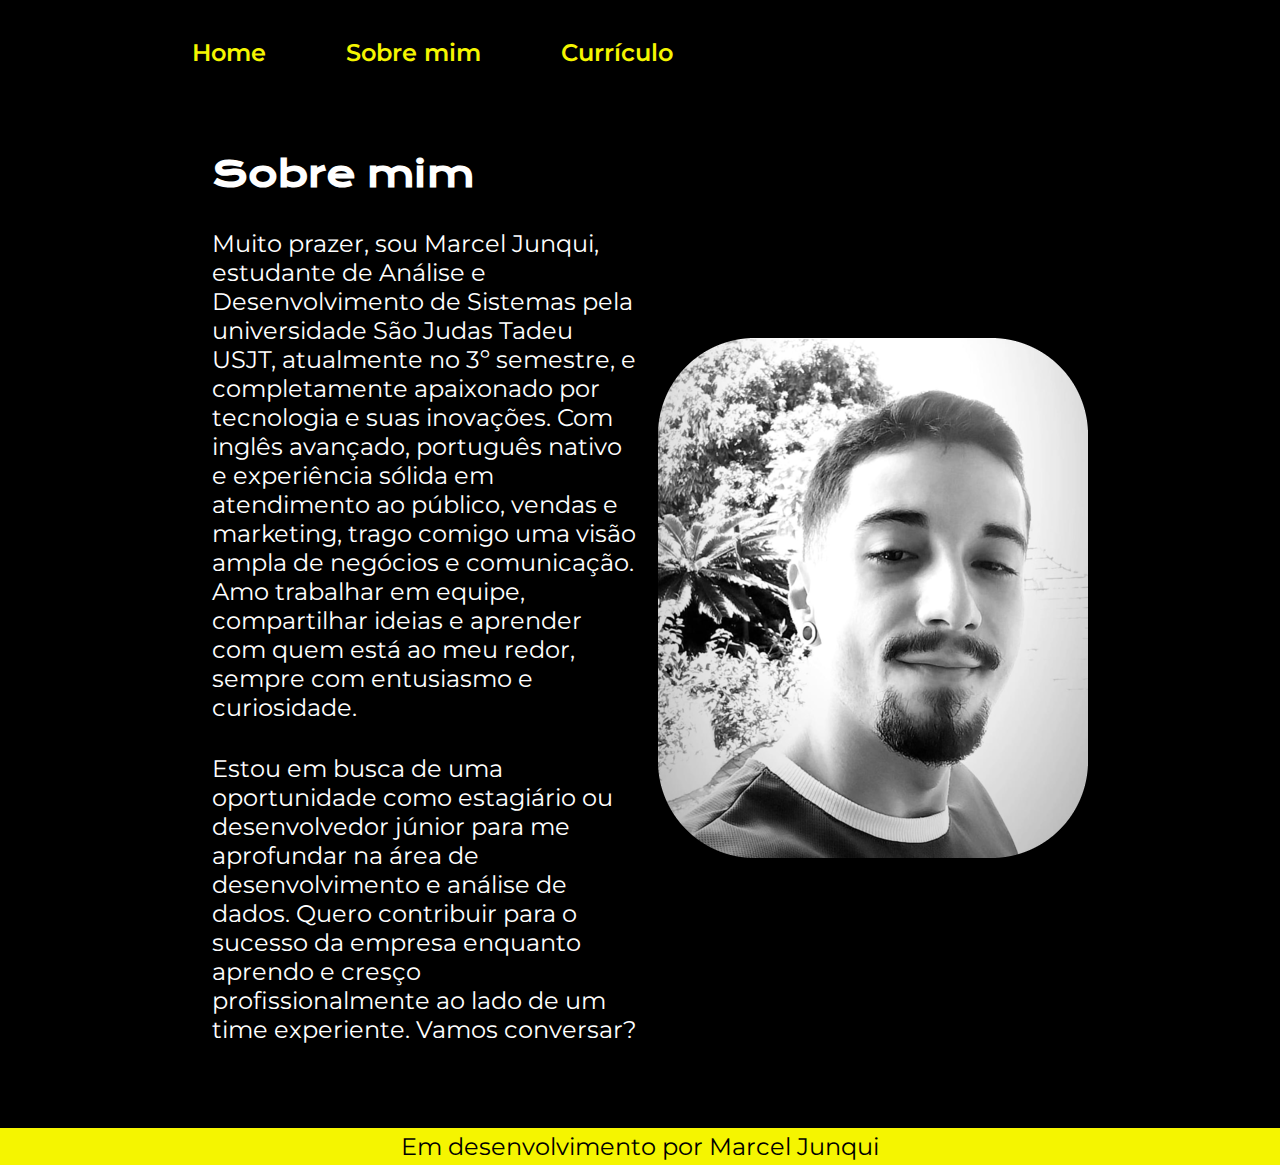
==== about.html @ a5157624 "alt curriculo" ====
<!DOCTYPE html>
<html lang="pt-br">
<head>
    <meta charset="UTF-8">
    <meta name="viewport" content="width=device-width, initial-scale=1.0">
    <title>Sobre mim</title>
    <link rel="stylesheet" href="estilos/style.css">
</head>
<body>
    <header class="cabecalho">
        <nav class="cabecalho__menu">
            <a class="cabecalho__menu__link" href="index.html">Home</a>
            <a class="cabecalho__menu__link" href="about.html">Sobre mim</a>
            <a class="cabecalho__menu__link" href="curriculum.html">Currículo</a>
        </nav>
    </header>
    <main class="apresentacao">
        <section class="apresentacao__conteudo">
            <h1 class="apresentacao__conteudo__titulo">Sobre mim</h1>
            <p class="apresentacao__conteudo__texto">Muito prazer, sou Marcel Junqui, estudante de Análise e Desenvolvimento de Sistemas pela universidade São Judas Tadeu USJT, atualmente no 3º semestre, e completamente apaixonado por tecnologia e suas inovações. Com inglês avançado, português nativo e experiência sólida em atendimento ao público, vendas e marketing, trago comigo uma visão ampla de negócios e comunicação. Amo trabalhar em equipe, compartilhar ideias e aprender com quem está ao meu redor, sempre com entusiasmo e curiosidade.</p>
            <p class="apresentacao__conteudo__texto">Estou em busca de uma oportunidade como estagiário ou desenvolvedor júnior para me aprofundar na área de desenvolvimento e análise de dados. Quero contribuir para o sucesso da empresa enquanto aprendo e cresço profissionalmente ao lado de um time experiente. Vamos conversar?</p>
        </section>
        <img src="assets/mvj.png" alt="Foto Marcel Junqui">
    </main>
    <footer class="rodape">
        <p>Em desenvolvimento por Marcel Junqui</p>
    </footer>
</body>
</html>
---- estilos/style.css ----
@import url('https://fonts.googleapis.com/css2?family=Krona+One&family=Montserrat:wght@400;600&display=swap');

:root {
    --cor-primaria: #000000;
    --cor-secundaria: #ffffff;
    --cor-terciaria: #f5f500;
    --cor-hover: #272727;

    --font-primaria: 'Krona One', sans-serif;
    --font-secundaria: 'Montserrat', sans-serif; 
}

*{
    margin: 0;
    padding: 0;
}

body {
    box-sizing: border-box;
    background-color: var(--cor-primaria);
    color: var(--cor-secundaria);
}

.cabecalho {
    padding: 3% 0% 0% 15%;
}

.cabecalho__menu {
    display: flex;
    gap: 80px;
}

.cabecalho__menu__link {
    font-family: var(--font-secundaria);
    font-size: 24px;
    font-weight: 600;
    color: var(--cor-terciaria);
    text-decoration: none;
}

.apresentacao {
    padding: 5% 15%;
    display: flex;
    align-items: center;
    justify-content: space-between;
}
.apresentacao__conteudo {
    width: 615px;
    padding: 20px;
    display: flex;
    flex-direction: column;
    gap: 32px;
}
    
.apresentacao__conteudo__titulo {
    font-size: 36px;
    font-family: var(--font-primaria);
}

.titulo-destaque {
    color: var(--cor-terciaria);
}

.apresentacao__conteudo__texto {
    font-size: 24px;
    font-family: var(--font-secundaria);
}

.apresentacao__links {
    display: flex;
    flex-direction: column;
    justify-content: space-between;
    align-items: center;
    gap: 32px;
}

.apresentacao__links__link {
    display: flex;
    justify-content: center;
    gap: 16px;
    border: 3px solid var(--cor-terciaria);
    width: 380px;
    text-align: center;
    border-radius: 12px;
    font-size: 24px;
    font-weight: 600;
    padding: 21.5px 0;
    text-decoration: none;
    color: var(--cor-secundaria);
    font-family: var(--font-secundaria);
}

.apresentacao__links__link:hover {
    background-color: var(--cor-hover);
    color: var(--cor-terciaria);
}

.apresentacao__links__subtitulo {
    font-family: var(--font-primaria);
    font-weight: 400;
    font-size: 24px;
}

.rodape {
    color: var(--cor-primaria);
    background-color: var(--cor-terciaria);
    padding: 4px;
    text-align: center;
    font-family: var(--font-secundaria);
    font-size: 24px;
    font-weight: 400;
}
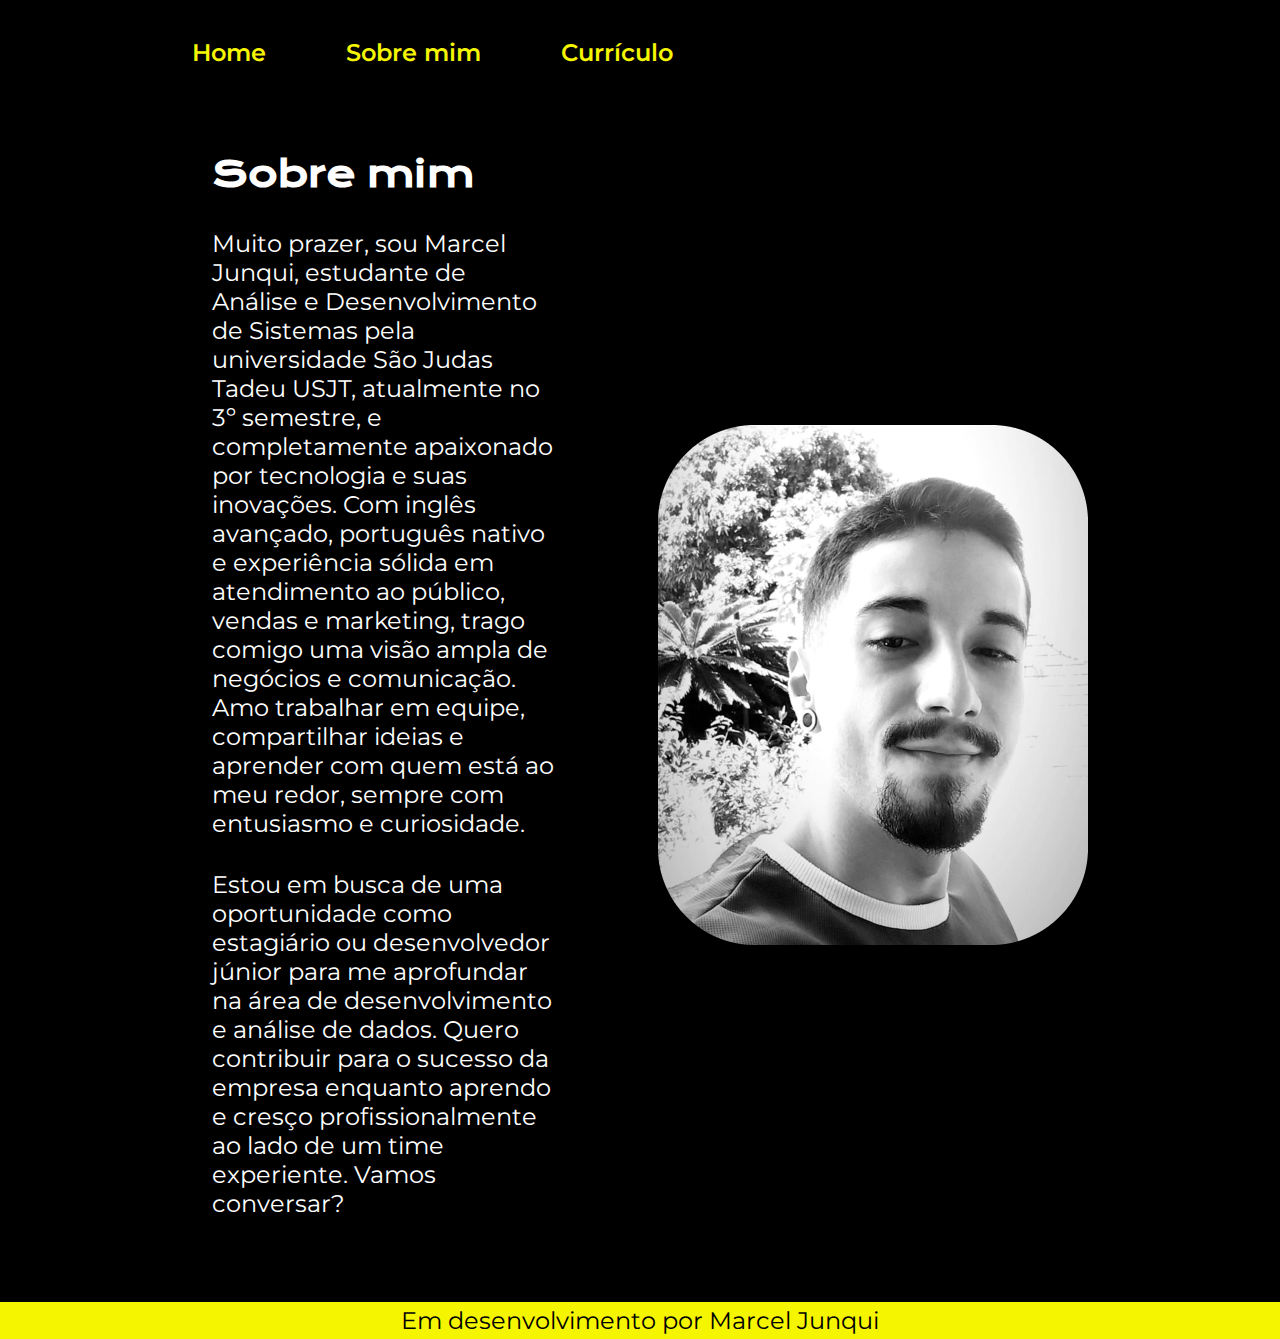
==== commit 38c1d18b: "respons index" ====
--- a/about.html
+++ b/about.html
@@ -20,7 +20,7 @@
             <p class="apresentacao__conteudo__texto">Muito prazer, sou Marcel Junqui, estudante de Análise e Desenvolvimento de Sistemas pela universidade São Judas Tadeu USJT, atualmente no 3º semestre, e completamente apaixonado por tecnologia e suas inovações. Com inglês avançado, português nativo e experiência sólida em atendimento ao público, vendas e marketing, trago comigo uma visão ampla de negócios e comunicação. Amo trabalhar em equipe, compartilhar ideias e aprender com quem está ao meu redor, sempre com entusiasmo e curiosidade.</p>
             <p class="apresentacao__conteudo__texto">Estou em busca de uma oportunidade como estagiário ou desenvolvedor júnior para me aprofundar na área de desenvolvimento e análise de dados. Quero contribuir para o sucesso da empresa enquanto aprendo e cresço profissionalmente ao lado de um time experiente. Vamos conversar?</p>
         </section>
-        <img src="assets/mvj.png" alt="Foto Marcel Junqui">
+        <img class="apresentacao__imagem" src="assets/mvj.png" alt="Foto Marcel Junqui">
     </main>
     <footer class="rodape">
         <p>Em desenvolvimento por Marcel Junqui</p>
--- a/estilos/style.css
+++ b/estilos/style.css
@@ -32,7 +32,7 @@
 
 .cabecalho__menu__link {
     font-family: var(--font-secundaria);
-    font-size: 24px;
+    font-size: 1.5rem;
     font-weight: 600;
     color: var(--cor-terciaria);
     text-decoration: none;
@@ -40,12 +40,13 @@
 
 .apresentacao {
     padding: 5% 15%;
+    gap: 82px;
     display: flex;
     align-items: center;
     justify-content: space-between;
 }
 .apresentacao__conteudo {
-    width: 615px;
+    width: 50%;
     padding: 20px;
     display: flex;
     flex-direction: column;
@@ -53,7 +54,7 @@
 }
     
 .apresentacao__conteudo__titulo {
-    font-size: 36px;
+    font-size: 2.25rem;
     font-family: var(--font-primaria);
 }
 
@@ -62,7 +63,7 @@
 }
 
 .apresentacao__conteudo__texto {
-    font-size: 24px;
+    font-size: 1.5rem;
     font-family: var(--font-secundaria);
 }
 
@@ -74,15 +75,15 @@
     gap: 32px;
 }
 
-.apresentacao__links__link {
+.apresentacao__links__navegacao {
     display: flex;
     justify-content: center;
     gap: 16px;
     border: 3px solid var(--cor-terciaria);
-    width: 380px;
+    width: 50%;
     text-align: center;
     border-radius: 12px;
-    font-size: 24px;
+    font-size: 1.5rem;
     font-weight: 600;
     padding: 21.5px 0;
     text-decoration: none;
@@ -95,10 +96,14 @@
     color: var(--cor-terciaria);
 }
 
+.apresentacao__imagem {
+    width: 50%;
+}
+
 .apresentacao__links__subtitulo {
     font-family: var(--font-primaria);
     font-weight: 400;
-    font-size: 24px;
+    font-size: 1.5rem;
 }
 
 .rodape {
@@ -107,7 +112,25 @@
     padding: 4px;
     text-align: center;
     font-family: var(--font-secundaria);
-    font-size: 24px;
+    font-size: 1.5rem;
     font-weight: 400;
 }
 
+@media (max-width: 1200px) {
+    .cabecalho {
+        padding: 10%;
+    }
+
+    .cabecalho__menu {
+        justify-content: center;
+    }
+    
+    .apresentacao {
+        flex-direction: column-reverse;
+        padding: 5%;
+    }
+
+    .apresentacao__conteudo {
+        width: auto;
+    }
+}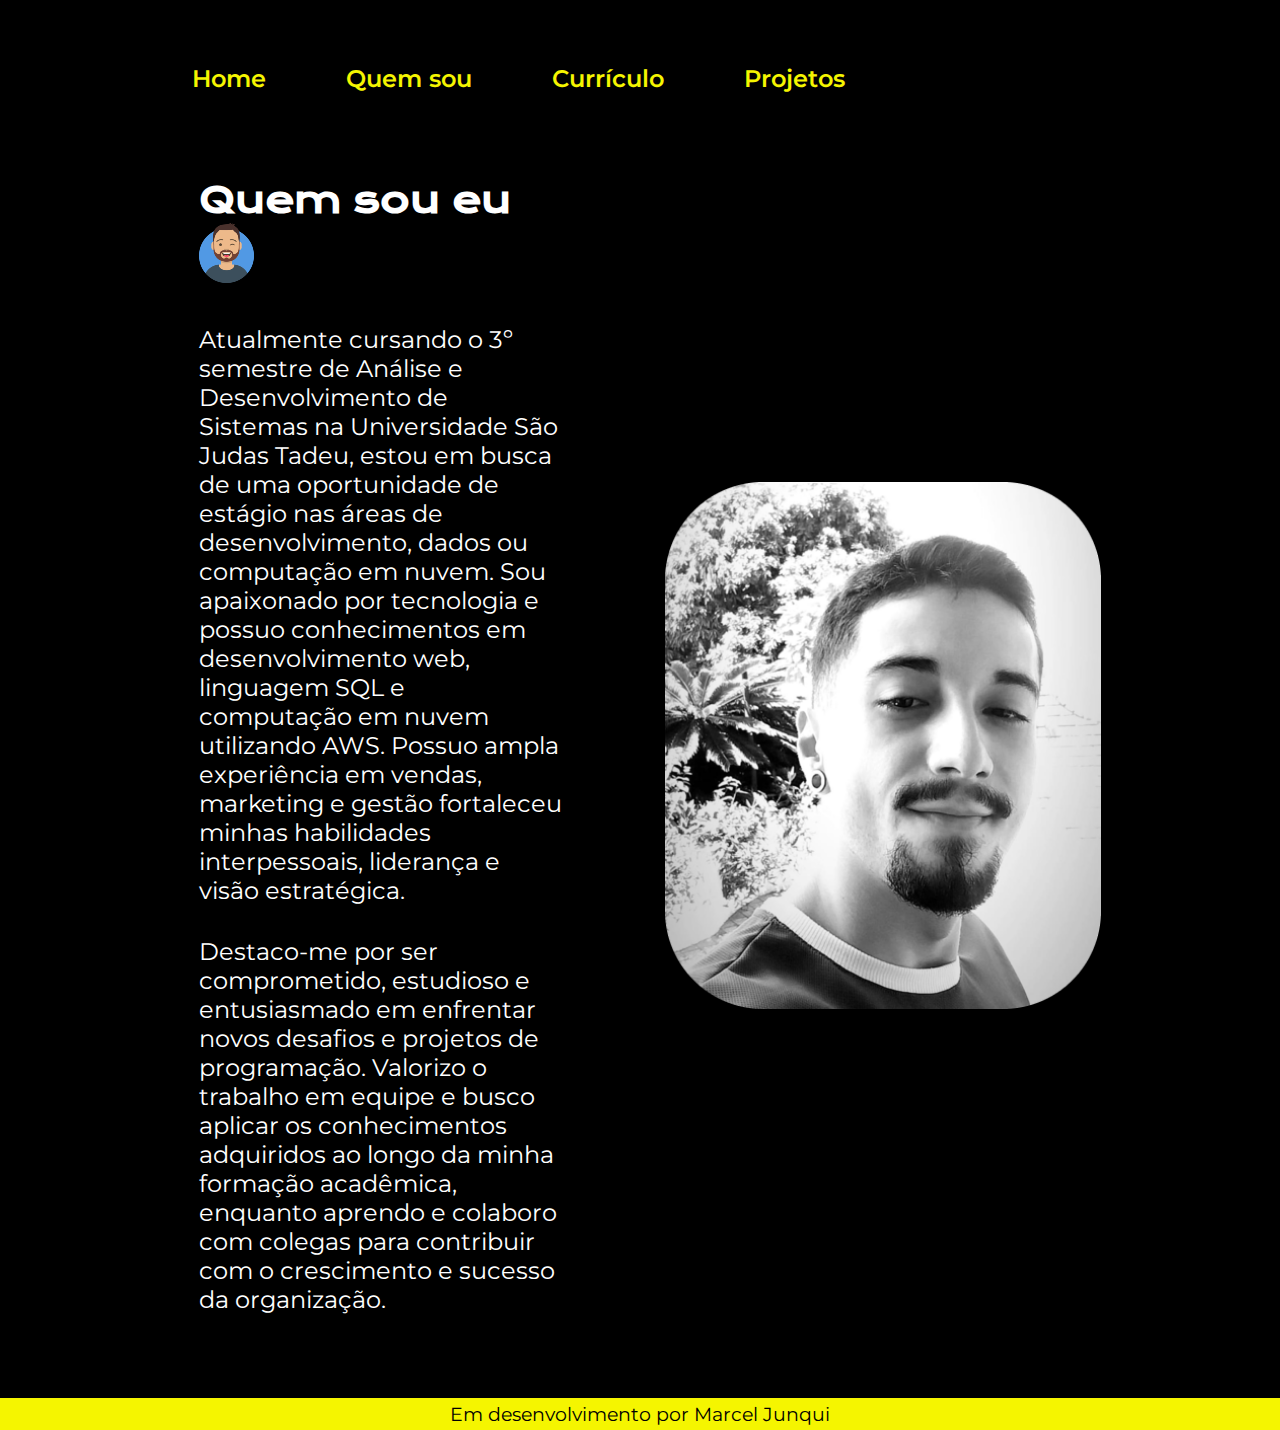
==== commit 62a239ba: "add projetos" ====
--- a/about.html
+++ b/about.html
@@ -10,15 +10,16 @@
     <header class="cabecalho">
         <nav class="cabecalho__menu">
             <a class="cabecalho__menu__link" href="index.html">Home</a>
-            <a class="cabecalho__menu__link" href="about.html">Sobre mim</a>
+            <a class="cabecalho__menu__link" href="about.html">Quem sou</a>
             <a class="cabecalho__menu__link" href="curriculum.html">Currículo</a>
+            <a class="cabecalho__menu__link" href="projetos.html">Projetos</a>
         </nav>
     </header>
     <main class="apresentacao">
         <section class="apresentacao__conteudo">
-            <h1 class="apresentacao__conteudo__titulo">Sobre mim</h1>
-            <p class="apresentacao__conteudo__texto">Muito prazer, sou Marcel Junqui, estudante de Análise e Desenvolvimento de Sistemas pela universidade São Judas Tadeu USJT, atualmente no 3º semestre, e completamente apaixonado por tecnologia e suas inovações. Com inglês avançado, português nativo e experiência sólida em atendimento ao público, vendas e marketing, trago comigo uma visão ampla de negócios e comunicação. Amo trabalhar em equipe, compartilhar ideias e aprender com quem está ao meu redor, sempre com entusiasmo e curiosidade.</p>
-            <p class="apresentacao__conteudo__texto">Estou em busca de uma oportunidade como estagiário ou desenvolvedor júnior para me aprofundar na área de desenvolvimento e análise de dados. Quero contribuir para o sucesso da empresa enquanto aprendo e cresço profissionalmente ao lado de um time experiente. Vamos conversar?</p>
+            <h1 class="apresentacao__conteudo__titulo">Quem sou eu <img src="assets/avatar.png"></h1>
+            <p class="apresentacao__conteudo__texto">Atualmente cursando o 3º semestre de Análise e Desenvolvimento de Sistemas na Universidade São Judas Tadeu, estou em busca de uma oportunidade de estágio nas áreas de desenvolvimento, dados ou computação em nuvem. Sou apaixonado por tecnologia e possuo conhecimentos em desenvolvimento web, linguagem SQL e computação em nuvem utilizando AWS. Possuo ampla experiência em vendas, marketing e gestão fortaleceu minhas habilidades interpessoais, liderança e visão estratégica.</p>
+            <p class="apresentacao__conteudo__texto">Destaco-me por ser comprometido, estudioso e entusiasmado em enfrentar novos desafios e projetos de programação. Valorizo o trabalho em equipe e busco aplicar os conhecimentos adquiridos ao longo da minha formação acadêmica, enquanto aprendo e colaboro com colegas para contribuir com o crescimento e sucesso da organização.</p>
         </section>
         <img class="apresentacao__imagem" src="assets/mvj.png" alt="Foto Marcel Junqui">
     </main>
--- a/estilos/style.css
+++ b/estilos/style.css
@@ -22,7 +22,7 @@
 }
 
 .cabecalho {
-    padding: 3% 0% 0% 15%;
+    padding: 5% 0% 0% 15%;
 }
 
 .cabecalho__menu {
@@ -39,7 +39,7 @@
 }
 
 .apresentacao {
-    padding: 5% 15%;
+    padding: 5% 14%;
     gap: 82px;
     display: flex;
     align-items: center;
@@ -80,9 +80,9 @@
     justify-content: center;
     gap: 16px;
     border: 3px solid var(--cor-terciaria);
-    width: 50%;
+    width: 70%;
     text-align: center;
-    border-radius: 12px;
+    border-radius: 20px;
     font-size: 1.5rem;
     font-weight: 600;
     padding: 21.5px 0;
@@ -97,7 +97,7 @@
 }
 
 .apresentacao__imagem {
-    width: 50%;
+    width: 60%;
 }
 
 .apresentacao__links__subtitulo {
@@ -112,8 +112,17 @@
     padding: 4px;
     text-align: center;
     font-family: var(--font-secundaria);
-    font-size: 1.5rem;
+    font-size: 1.2rem;
     font-weight: 400;
+}
+
+.projetos {
+    display: flex;
+    flex-direction: column;
+}
+
+.projetos__link {
+    text-decoration: none;
 }
 
 @media (max-width: 1200px) {
@@ -123,6 +132,7 @@
 
     .cabecalho__menu {
         justify-content: center;
+        gap: 55px;
     }
     
     .apresentacao {
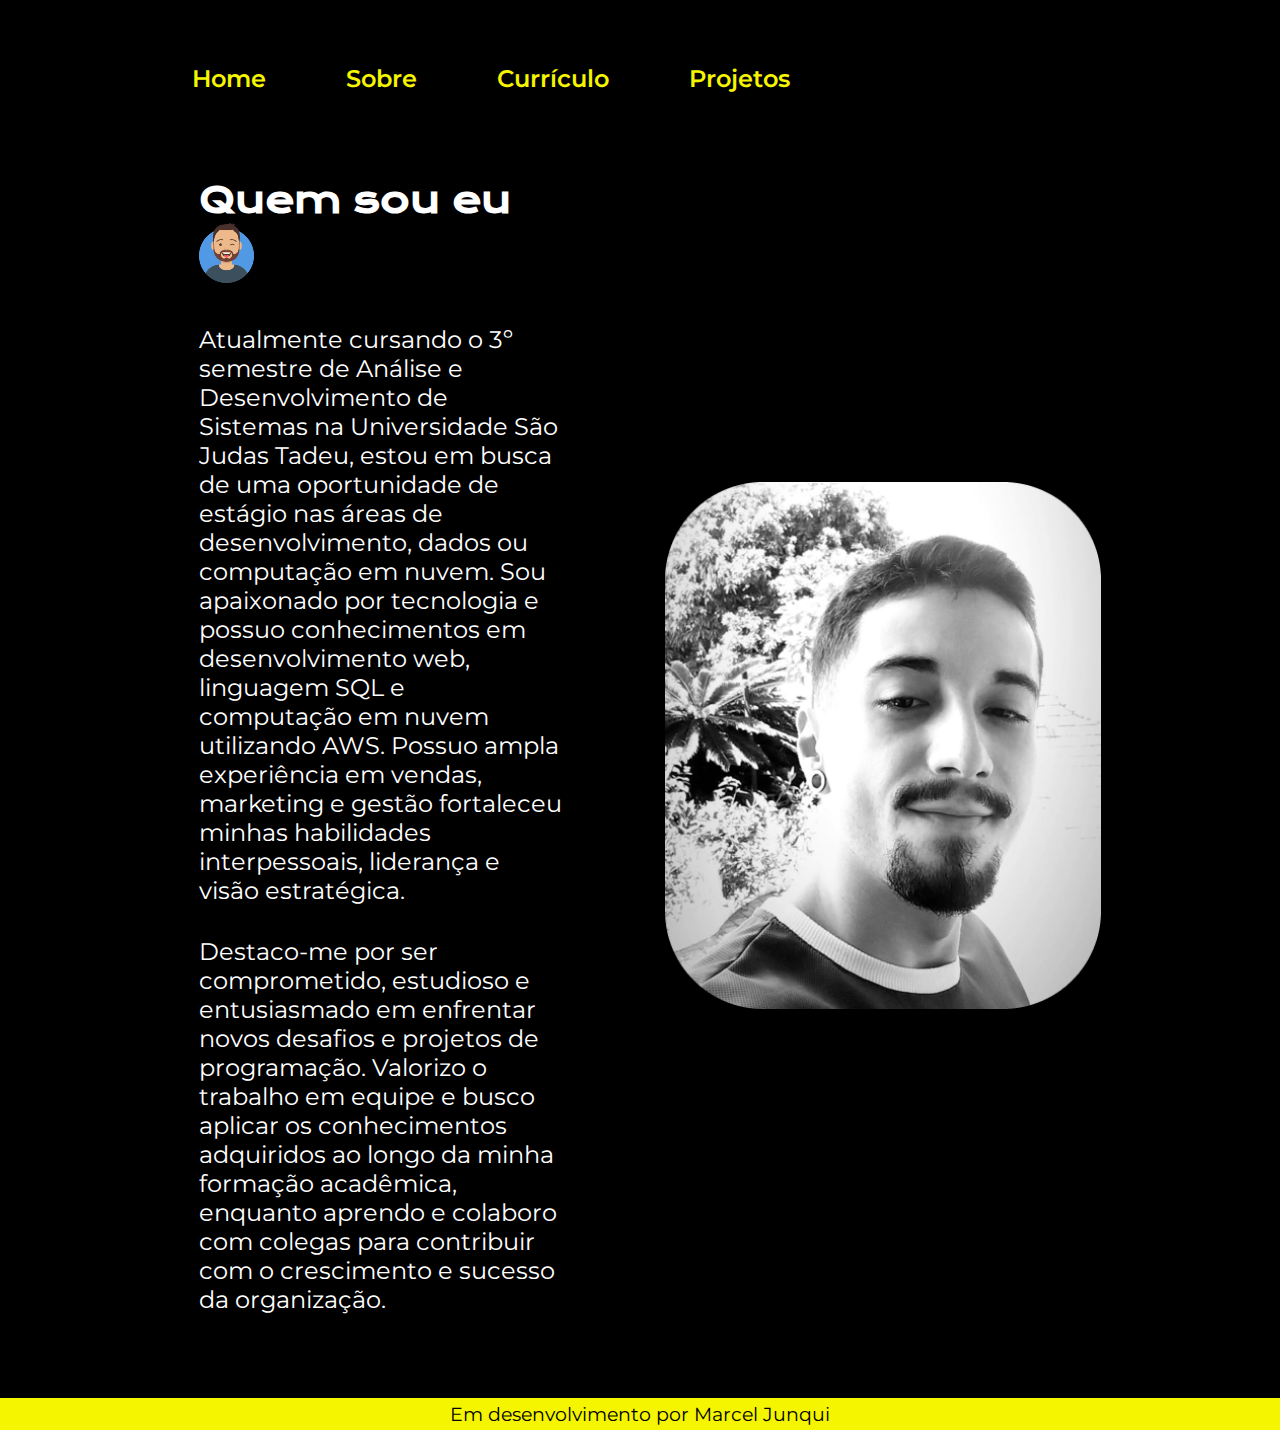
==== commit daac55b2: "header sobre" ====
--- a/about.html
+++ b/about.html
@@ -10,14 +10,14 @@
     <header class="cabecalho">
         <nav class="cabecalho__menu">
             <a class="cabecalho__menu__link" href="index.html">Home</a>
-            <a class="cabecalho__menu__link" href="about.html">Quem sou</a>
+            <a class="cabecalho__menu__link" href="about.html">Sobre</a>
             <a class="cabecalho__menu__link" href="curriculum.html">Currículo</a>
             <a class="cabecalho__menu__link" href="projetos.html">Projetos</a>
         </nav>
     </header>
     <main class="apresentacao">
         <section class="apresentacao__conteudo">
-            <h1 class="apresentacao__conteudo__titulo">Quem sou eu <img src="assets/avatar.png"></h1>
+            <h1 class="apresentacao__conteudo__titulo">Quem sou eu <img src="assets/avatar.png" class="icone" alt="icone avatar"></h1>
             <p class="apresentacao__conteudo__texto">Atualmente cursando o 3º semestre de Análise e Desenvolvimento de Sistemas na Universidade São Judas Tadeu, estou em busca de uma oportunidade de estágio nas áreas de desenvolvimento, dados ou computação em nuvem. Sou apaixonado por tecnologia e possuo conhecimentos em desenvolvimento web, linguagem SQL e computação em nuvem utilizando AWS. Possuo ampla experiência em vendas, marketing e gestão fortaleceu minhas habilidades interpessoais, liderança e visão estratégica.</p>
             <p class="apresentacao__conteudo__texto">Destaco-me por ser comprometido, estudioso e entusiasmado em enfrentar novos desafios e projetos de programação. Valorizo o trabalho em equipe e busco aplicar os conhecimentos adquiridos ao longo da minha formação acadêmica, enquanto aprendo e colaboro com colegas para contribuir com o crescimento e sucesso da organização.</p>
         </section>
--- a/estilos/style.css
+++ b/estilos/style.css
@@ -125,14 +125,18 @@
     text-decoration: none;
 }
 
+.apresentacao__link {
+    margin-bottom: 1em;
+}
+
 @media (max-width: 1200px) {
     .cabecalho {
-        padding: 10%;
+        padding: 10% 6% 0 5%;
     }
 
     .cabecalho__menu {
         justify-content: center;
-        gap: 55px;
+        gap: 8px;
     }
     
     .apresentacao {
@@ -143,4 +147,8 @@
     .apresentacao__conteudo {
         width: auto;
     }
+
+    .icone {
+        display: none;
+    }
 }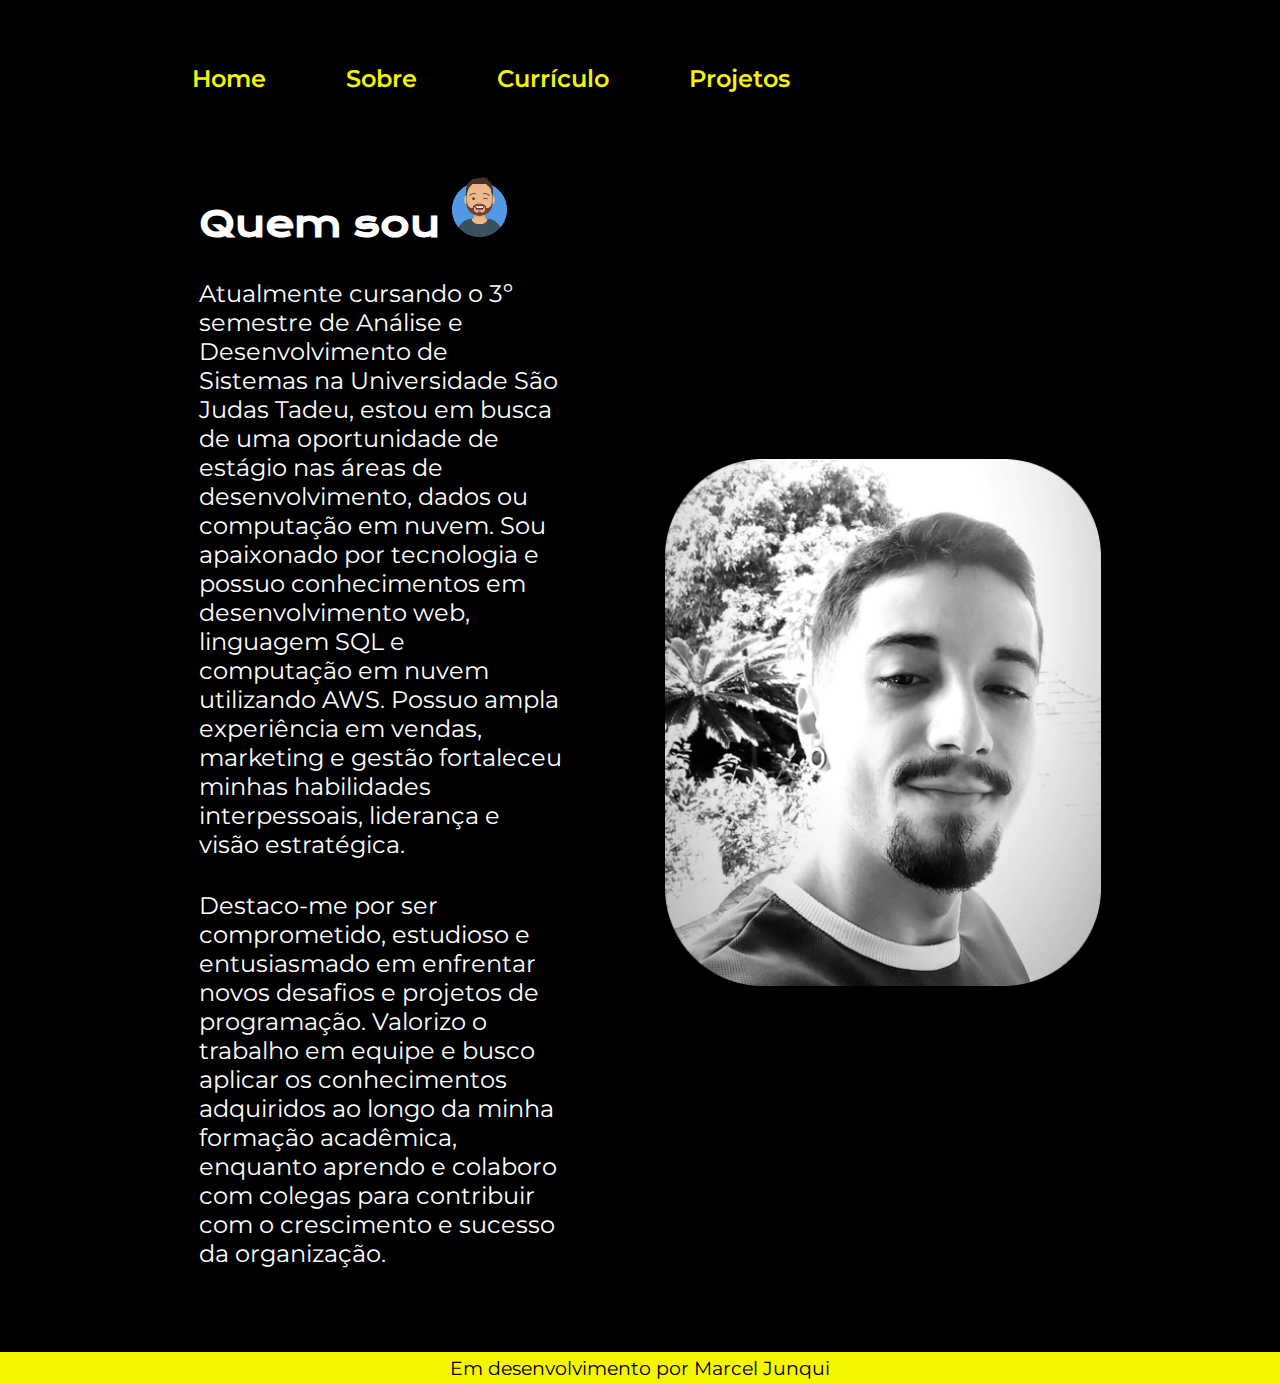
==== commit b4cb31f6: "final" ====
--- a/about.html
+++ b/about.html
@@ -17,7 +17,7 @@
     </header>
     <main class="apresentacao">
         <section class="apresentacao__conteudo">
-            <h1 class="apresentacao__conteudo__titulo">Quem sou eu <img src="assets/avatar.png" class="icone" alt="icone avatar"></h1>
+            <h1 class="apresentacao__conteudo__titulo">Quem sou <img src="assets/avatar.png" class="icone" alt="icone avatar"></h1>
             <p class="apresentacao__conteudo__texto">Atualmente cursando o 3º semestre de Análise e Desenvolvimento de Sistemas na Universidade São Judas Tadeu, estou em busca de uma oportunidade de estágio nas áreas de desenvolvimento, dados ou computação em nuvem. Sou apaixonado por tecnologia e possuo conhecimentos em desenvolvimento web, linguagem SQL e computação em nuvem utilizando AWS. Possuo ampla experiência em vendas, marketing e gestão fortaleceu minhas habilidades interpessoais, liderança e visão estratégica.</p>
             <p class="apresentacao__conteudo__texto">Destaco-me por ser comprometido, estudioso e entusiasmado em enfrentar novos desafios e projetos de programação. Valorizo o trabalho em equipe e busco aplicar os conhecimentos adquiridos ao longo da minha formação acadêmica, enquanto aprendo e colaboro com colegas para contribuir com o crescimento e sucesso da organização.</p>
         </section>
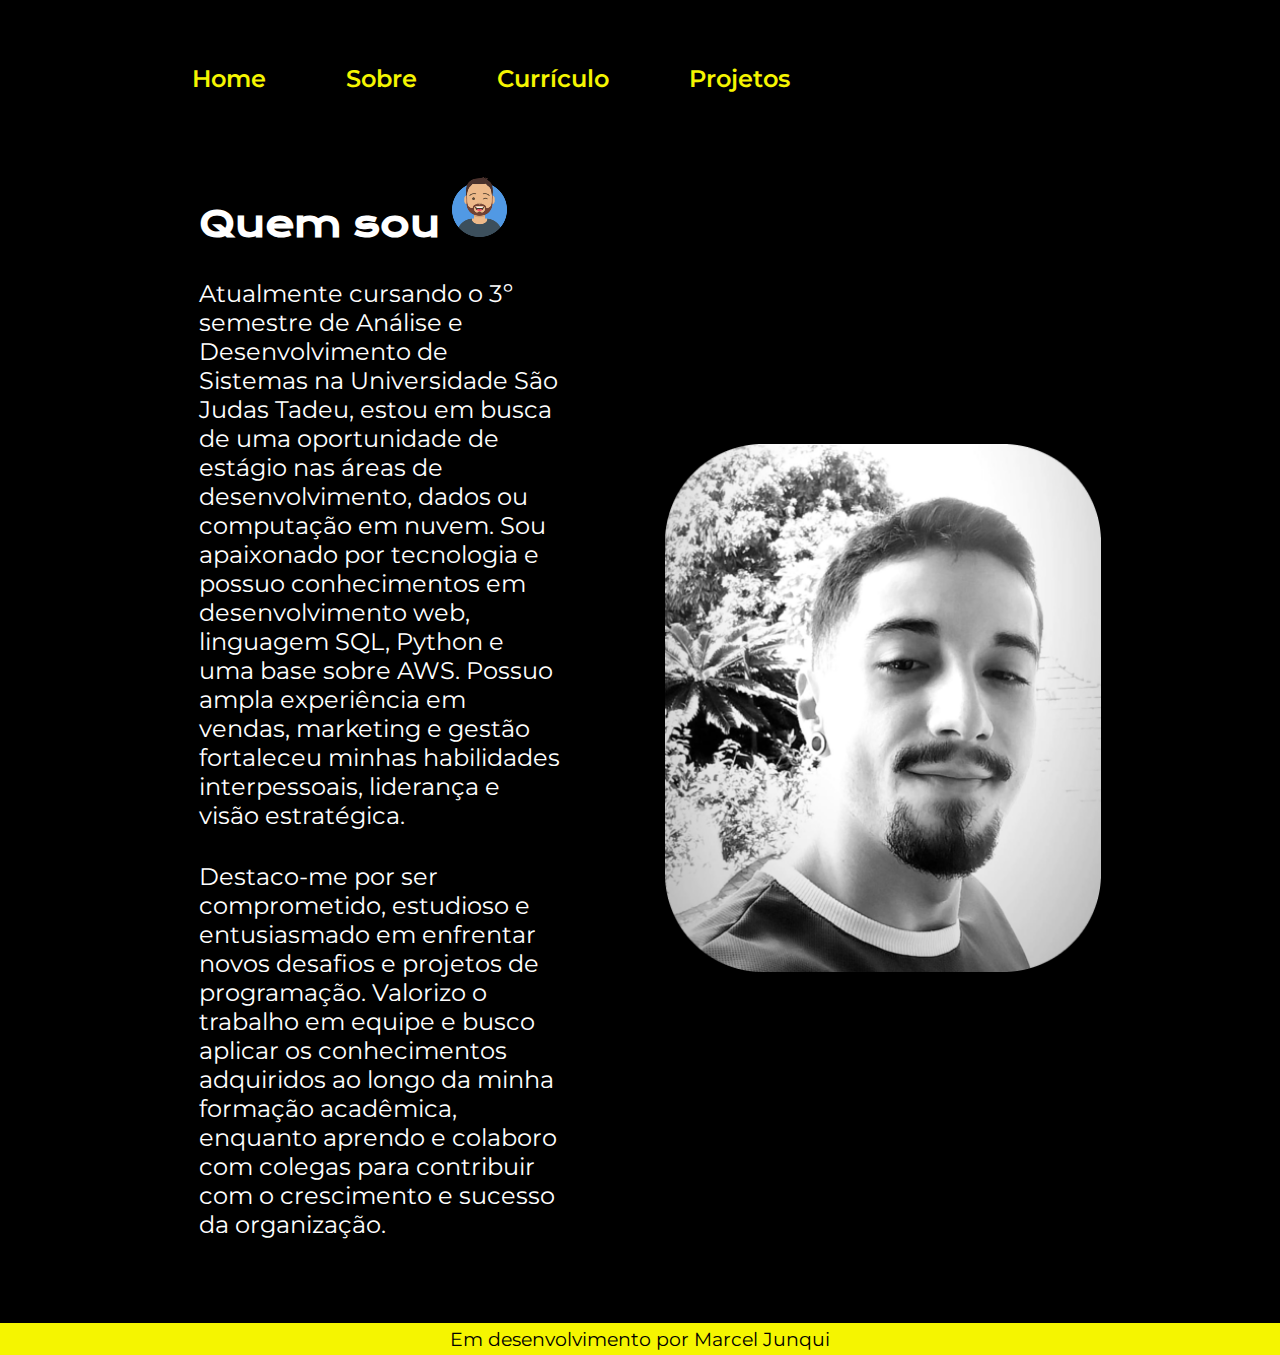
==== commit b5754c10: "RESPONSIVIDADE FINAL" ====
--- a/about.html
+++ b/about.html
@@ -18,7 +18,7 @@
     <main class="apresentacao">
         <section class="apresentacao__conteudo">
             <h1 class="apresentacao__conteudo__titulo">Quem sou <img src="assets/avatar.png" class="icone" alt="icone avatar"></h1>
-            <p class="apresentacao__conteudo__texto">Atualmente cursando o 3º semestre de Análise e Desenvolvimento de Sistemas na Universidade São Judas Tadeu, estou em busca de uma oportunidade de estágio nas áreas de desenvolvimento, dados ou computação em nuvem. Sou apaixonado por tecnologia e possuo conhecimentos em desenvolvimento web, linguagem SQL e computação em nuvem utilizando AWS. Possuo ampla experiência em vendas, marketing e gestão fortaleceu minhas habilidades interpessoais, liderança e visão estratégica.</p>
+            <p class="apresentacao__conteudo__texto">Atualmente cursando o 3º semestre de Análise e Desenvolvimento de Sistemas na Universidade São Judas Tadeu, estou em busca de uma oportunidade de estágio nas áreas de desenvolvimento, dados ou computação em nuvem. Sou apaixonado por tecnologia e possuo conhecimentos em desenvolvimento web, linguagem SQL, Python e uma base sobre AWS. Possuo ampla experiência em vendas, marketing e gestão fortaleceu minhas habilidades interpessoais, liderança e visão estratégica.</p>
             <p class="apresentacao__conteudo__texto">Destaco-me por ser comprometido, estudioso e entusiasmado em enfrentar novos desafios e projetos de programação. Valorizo o trabalho em equipe e busco aplicar os conhecimentos adquiridos ao longo da minha formação acadêmica, enquanto aprendo e colaboro com colegas para contribuir com o crescimento e sucesso da organização.</p>
         </section>
         <img class="apresentacao__imagem" src="assets/mvj.png" alt="Foto Marcel Junqui">
--- a/estilos/style.css
+++ b/estilos/style.css
@@ -131,12 +131,17 @@
 
 @media (max-width: 1200px) {
     .cabecalho {
-        padding: 10% 6% 0 5%;
+        padding: 10% 0 5% 0;
     }
 
     .cabecalho__menu {
         justify-content: center;
-        gap: 8px;
+        gap: 12px;
+        text-align: center;
+    }
+
+    .cabecalho__menu__link {
+        font-size: 20px;
     }
     
     .apresentacao {
@@ -151,4 +156,14 @@
     .icone {
         display: none;
     }
-}+}
+
+@media (max-width: 340px) {
+    .cabecalho__menu {
+        gap: 8px;
+    }
+    .cabecalho__menu__link {
+        font-size: 19px;
+    }
+}
+
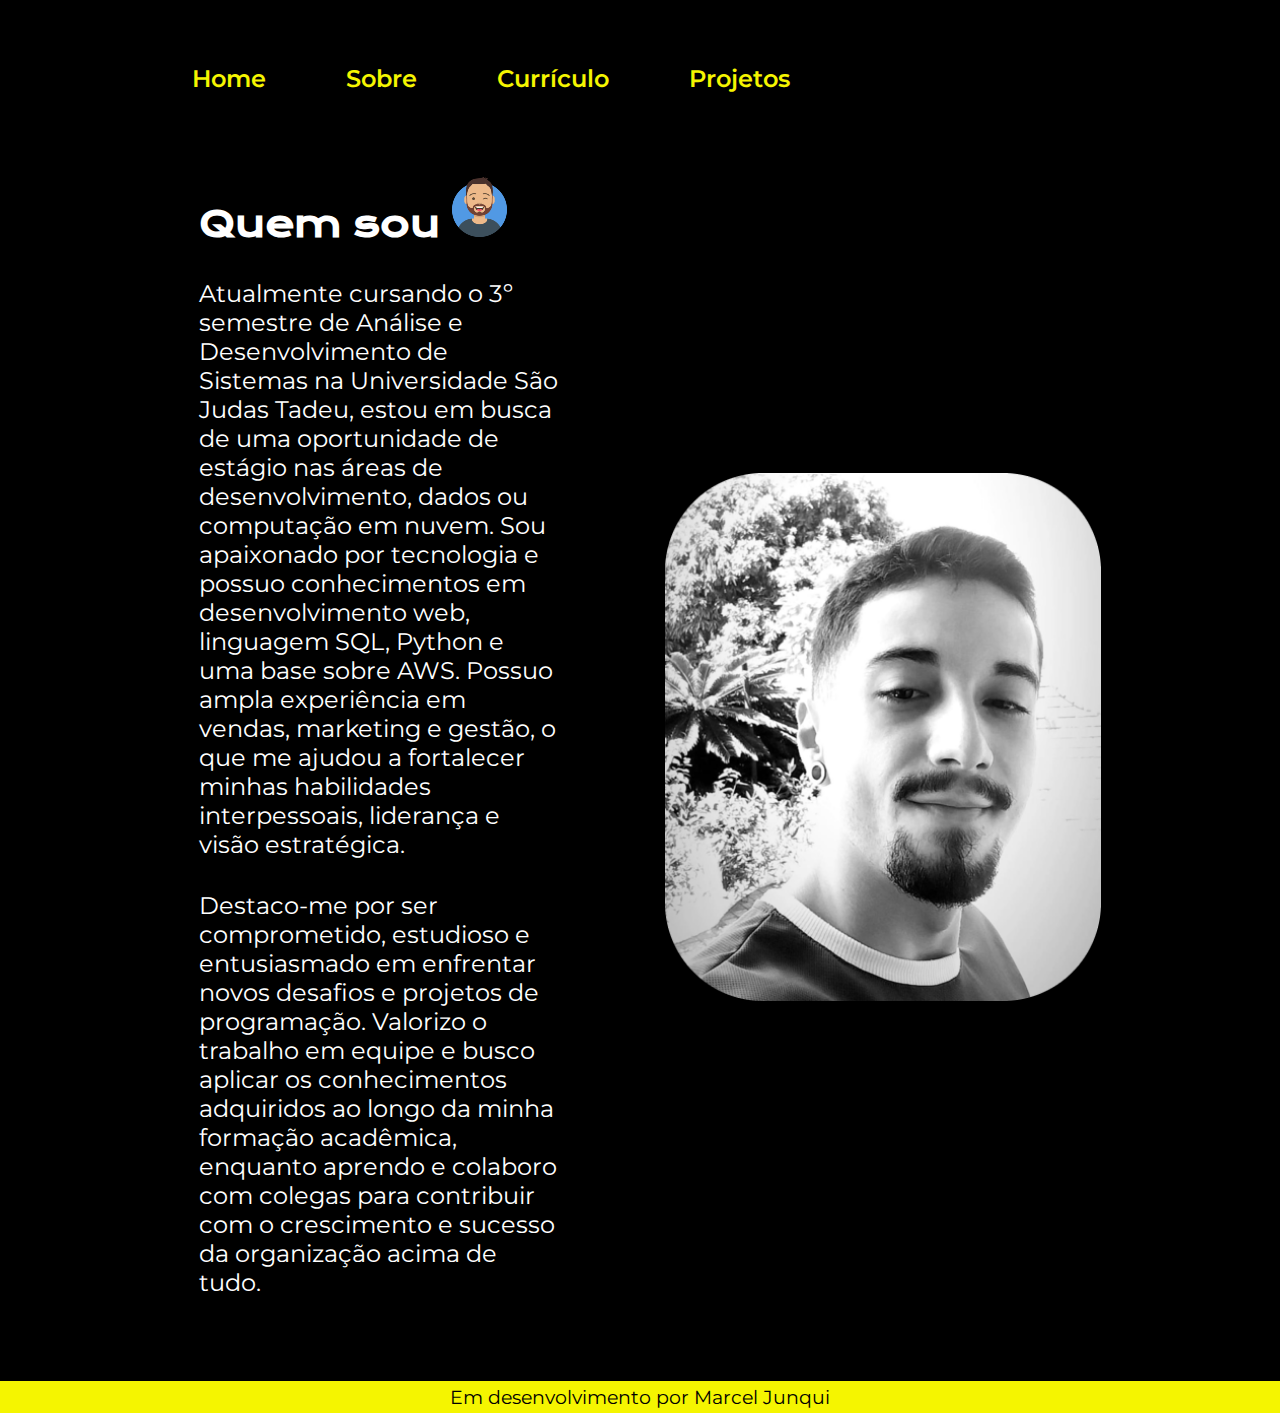
==== commit c6680d1b: "add projeto" ====
--- a/about.html
+++ b/about.html
@@ -18,8 +18,8 @@
     <main class="apresentacao">
         <section class="apresentacao__conteudo">
             <h1 class="apresentacao__conteudo__titulo">Quem sou <img src="assets/avatar.png" class="icone" alt="icone avatar"></h1>
-            <p class="apresentacao__conteudo__texto">Atualmente cursando o 3º semestre de Análise e Desenvolvimento de Sistemas na Universidade São Judas Tadeu, estou em busca de uma oportunidade de estágio nas áreas de desenvolvimento, dados ou computação em nuvem. Sou apaixonado por tecnologia e possuo conhecimentos em desenvolvimento web, linguagem SQL, Python e uma base sobre AWS. Possuo ampla experiência em vendas, marketing e gestão fortaleceu minhas habilidades interpessoais, liderança e visão estratégica.</p>
-            <p class="apresentacao__conteudo__texto">Destaco-me por ser comprometido, estudioso e entusiasmado em enfrentar novos desafios e projetos de programação. Valorizo o trabalho em equipe e busco aplicar os conhecimentos adquiridos ao longo da minha formação acadêmica, enquanto aprendo e colaboro com colegas para contribuir com o crescimento e sucesso da organização.</p>
+            <p class="apresentacao__conteudo__texto">Atualmente cursando o 3º semestre de Análise e Desenvolvimento de Sistemas na Universidade São Judas Tadeu, estou em busca de uma oportunidade de estágio nas áreas de desenvolvimento, dados ou computação em nuvem. Sou apaixonado por tecnologia e possuo conhecimentos em desenvolvimento web, linguagem SQL, Python e uma base sobre AWS. Possuo ampla experiência em vendas, marketing e gestão, o que me ajudou a fortalecer minhas habilidades interpessoais, liderança e visão estratégica.</p>
+            <p class="apresentacao__conteudo__texto">Destaco-me por ser comprometido, estudioso e entusiasmado em enfrentar novos desafios e projetos de programação. Valorizo o trabalho em equipe e busco aplicar os conhecimentos adquiridos ao longo da minha formação acadêmica, enquanto aprendo e colaboro com colegas para contribuir com o crescimento e sucesso da organização acima de tudo.</p>
         </section>
         <img class="apresentacao__imagem" src="assets/mvj.png" alt="Foto Marcel Junqui">
     </main>
